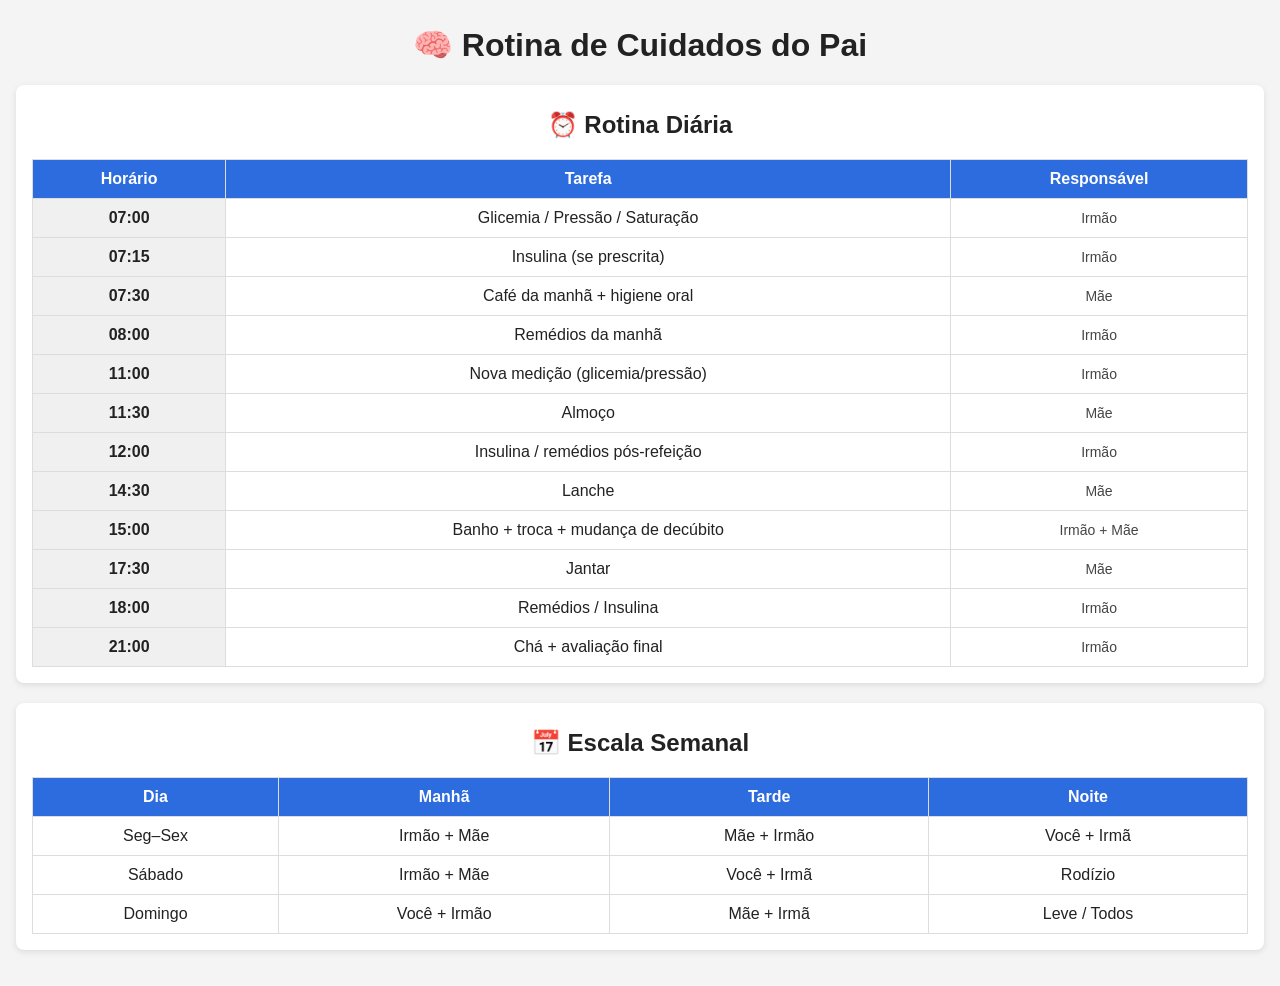
==== rotina.html @ 23c7f941 "Create rotina.html" ====
<!DOCTYPE html>
<html lang="pt-BR">
<head>
<meta charset="UTF-8">
<meta name="viewport" content="width=device-width, initial-scale=1.0">
<title>Rotina de Cuidados - Pai</title>

<style>
body {
  font-family: Arial, sans-serif;
  background: #f4f4f4;
  margin: 0;
  padding: 16px;
  color: #222;
}

h1, h2 {
  text-align: center;
  margin-top: 10px;
}

.section {
  background: #fff;
  border-radius: 8px;
  padding: 16px;
  margin-bottom: 20px;
  box-shadow: 0 2px 6px rgba(0,0,0,0.1);
}

table {
  width: 100%;
  border-collapse: collapse;
  margin-top: 10px;
}

th, td {
  border: 1px solid #ddd;
  padding: 10px;
  text-align: center;
}

th {
  background: #2d6cdf;
  color: #fff;
}

.time {
  font-weight: bold;
  background: #f0f0f0;
}

.resp {
  font-size: 14px;
  color: #444;
}

@media (max-width: 768px) {
  table, thead, tbody, th, td, tr {
    display: block;
  }

  th {
    display: none;
  }

  tr {
    margin-bottom: 15px;
  }

  td {
    text-align: left;
    padding: 8px;
  }

  td::before {
    content: attr(data-label);
    font-weight: bold;
    display: block;
    margin-bottom: 4px;
  }
}
</style>
</head>

<body>

<h1>🧠 Rotina de Cuidados do Pai</h1>

<!-- ROTINA DIÁRIA -->
<div class="section">
  <h2>⏰ Rotina Diária</h2>

  <table>
    <tr>
      <th>Horário</th>
      <th>Tarefa</th>
      <th>Responsável</th>
    </tr>

    <tr>
      <td class="time" data-label="Horário">07:00</td>
      <td data-label="Tarefa">Glicemia / Pressão / Saturação</td>
      <td class="resp" data-label="Responsável">Irmão</td>
    </tr>

    <tr>
      <td class="time" data-label="Horário">07:15</td>
      <td data-label="Tarefa">Insulina (se prescrita)</td>
      <td class="resp" data-label="Responsável">Irmão</td>
    </tr>

    <tr>
      <td class="time" data-label="Horário">07:30</td>
      <td data-label="Tarefa">Café da manhã + higiene oral</td>
      <td class="resp" data-label="Responsável">Mãe</td>
    </tr>

    <tr>
      <td class="time" data-label="Horário">08:00</td>
      <td data-label="Tarefa">Remédios da manhã</td>
      <td class="resp" data-label="Responsável">Irmão</td>
    </tr>

    <tr>
      <td class="time" data-label="Horário">11:00</td>
      <td data-label="Tarefa">Nova medição (glicemia/pressão)</td>
      <td class="resp" data-label="Responsável">Irmão</td>
    </tr>

    <tr>
      <td class="time" data-label="Horário">11:30</td>
      <td data-label="Tarefa">Almoço</td>
      <td class="resp" data-label="Responsável">Mãe</td>
    </tr>

    <tr>
      <td class="time" data-label="Horário">12:00</td>
      <td data-label="Tarefa">Insulina / remédios pós-refeição</td>
      <td class="resp" data-label="Responsável">Irmão</td>
    </tr>

    <tr>
      <td class="time" data-label="Horário">14:30</td>
      <td data-label="Tarefa">Lanche</td>
      <td class="resp" data-label="Responsável">Mãe</td>
    </tr>

    <tr>
      <td class="time" data-label="Horário">15:00</td>
      <td data-label="Tarefa">Banho + troca + mudança de decúbito</td>
      <td class="resp" data-label="Responsável">Irmão + Mãe</td>
    </tr>

    <tr>
      <td class="time" data-label="Horário">17:30</td>
      <td data-label="Tarefa">Jantar</td>
      <td class="resp" data-label="Responsável">Mãe</td>
    </tr>

    <tr>
      <td class="time" data-label="Horário">18:00</td>
      <td data-label="Tarefa">Remédios / Insulina</td>
      <td class="resp" data-label="Responsável">Irmão</td>
    </tr>

    <tr>
      <td class="time" data-label="Horário">21:00</td>
      <td data-label="Tarefa">Chá + avaliação final</td>
      <td class="resp" data-label="Responsável">Irmão</td>
    </tr>
  </table>
</div>

<!-- ESCALA SEMANAL -->
<div class="section">
  <h2>📅 Escala Semanal</h2>

  <table>
    <tr>
      <th>Dia</th>
      <th>Manhã</th>
      <th>Tarde</th>
      <th>Noite</th>
    </tr>

    <tr>
      <td data-label="Dia">Seg–Sex</td>
      <td data-label="Manhã">Irmão + Mãe</td>
      <td data-label="Tarde">Mãe + Irmão</td>
      <td data-label="Noite">Você + Irmã</td>
    </tr>

    <tr>
      <td data-label="Dia">Sábado</td>
      <td data-label="Manhã">Irmão + Mãe</td>
      <td data-label="Tarde">Você + Irmã</td>
      <td data-label="Noite">Rodízio</td>
    </tr>

    <tr>
      <td data-label="Dia">Domingo</td>
      <td data-label="Manhã">Você + Irmão</td>
      <td data-label="Tarde">Mãe + Irmã</td>
      <td data-label="Noite">Leve / Todos</td>
    </tr>
  </table>
</div>

</body>
</html>
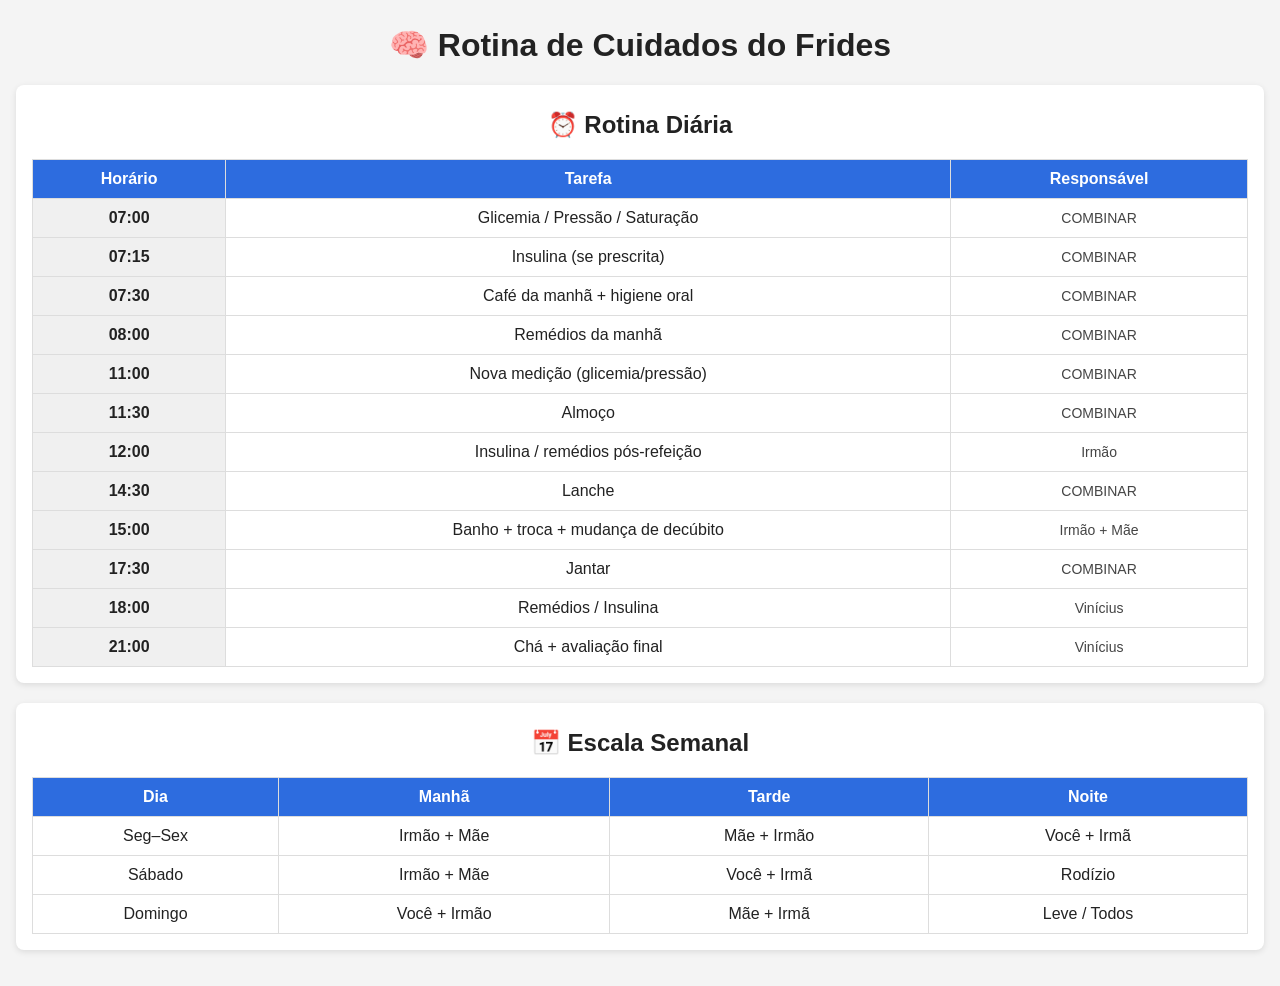
==== commit 8dfef2ab: "Update rotina.html" ====
--- a/rotina.html
+++ b/rotina.html
@@ -3,7 +3,7 @@
 <head>
 <meta charset="UTF-8">
 <meta name="viewport" content="width=device-width, initial-scale=1.0">
-<title>Rotina de Cuidados - Pai</title>
+<title>Rotina de Cuidados - Alcino</title>
 
 <style>
 body {
@@ -84,7 +84,7 @@
 
 <body>
 
-<h1>🧠 Rotina de Cuidados do Pai</h1>
+<h1>🧠 Rotina de Cuidados do Frides</h1>
 
 <!-- ROTINA DIÁRIA -->
 <div class="section">
@@ -100,37 +100,37 @@
     <tr>
       <td class="time" data-label="Horário">07:00</td>
       <td data-label="Tarefa">Glicemia / Pressão / Saturação</td>
-      <td class="resp" data-label="Responsável">Irmão</td>
+      <td class="resp" data-label="Responsável">COMBINAR</td>
     </tr>
 
     <tr>
       <td class="time" data-label="Horário">07:15</td>
       <td data-label="Tarefa">Insulina (se prescrita)</td>
-      <td class="resp" data-label="Responsável">Irmão</td>
+      <td class="resp" data-label="Responsável">COMBINAR</td>
     </tr>
 
     <tr>
       <td class="time" data-label="Horário">07:30</td>
       <td data-label="Tarefa">Café da manhã + higiene oral</td>
-      <td class="resp" data-label="Responsável">Mãe</td>
+      <td class="resp" data-label="Responsável">COMBINAR</td>
     </tr>
 
     <tr>
       <td class="time" data-label="Horário">08:00</td>
       <td data-label="Tarefa">Remédios da manhã</td>
-      <td class="resp" data-label="Responsável">Irmão</td>
+      <td class="resp" data-label="Responsável">COMBINAR</td>
     </tr>
 
     <tr>
       <td class="time" data-label="Horário">11:00</td>
       <td data-label="Tarefa">Nova medição (glicemia/pressão)</td>
-      <td class="resp" data-label="Responsável">Irmão</td>
+      <td class="resp" data-label="Responsável">COMBINAR</td>
     </tr>
 
     <tr>
       <td class="time" data-label="Horário">11:30</td>
       <td data-label="Tarefa">Almoço</td>
-      <td class="resp" data-label="Responsável">Mãe</td>
+      <td class="resp" data-label="Responsável">COMBINAR</td>
     </tr>
 
     <tr>
@@ -142,7 +142,7 @@
     <tr>
       <td class="time" data-label="Horário">14:30</td>
       <td data-label="Tarefa">Lanche</td>
-      <td class="resp" data-label="Responsável">Mãe</td>
+      <td class="resp" data-label="Responsável">COMBINAR</td>
     </tr>
 
     <tr>
@@ -154,19 +154,19 @@
     <tr>
       <td class="time" data-label="Horário">17:30</td>
       <td data-label="Tarefa">Jantar</td>
-      <td class="resp" data-label="Responsável">Mãe</td>
+      <td class="resp" data-label="Responsável">COMBINAR</td>
     </tr>
 
     <tr>
       <td class="time" data-label="Horário">18:00</td>
       <td data-label="Tarefa">Remédios / Insulina</td>
-      <td class="resp" data-label="Responsável">Irmão</td>
+      <td class="resp" data-label="Responsável">Vinícius</td>
     </tr>
 
     <tr>
       <td class="time" data-label="Horário">21:00</td>
       <td data-label="Tarefa">Chá + avaliação final</td>
-      <td class="resp" data-label="Responsável">Irmão</td>
+      <td class="resp" data-label="Responsável">Vinícius</td>
     </tr>
   </table>
 </div>
